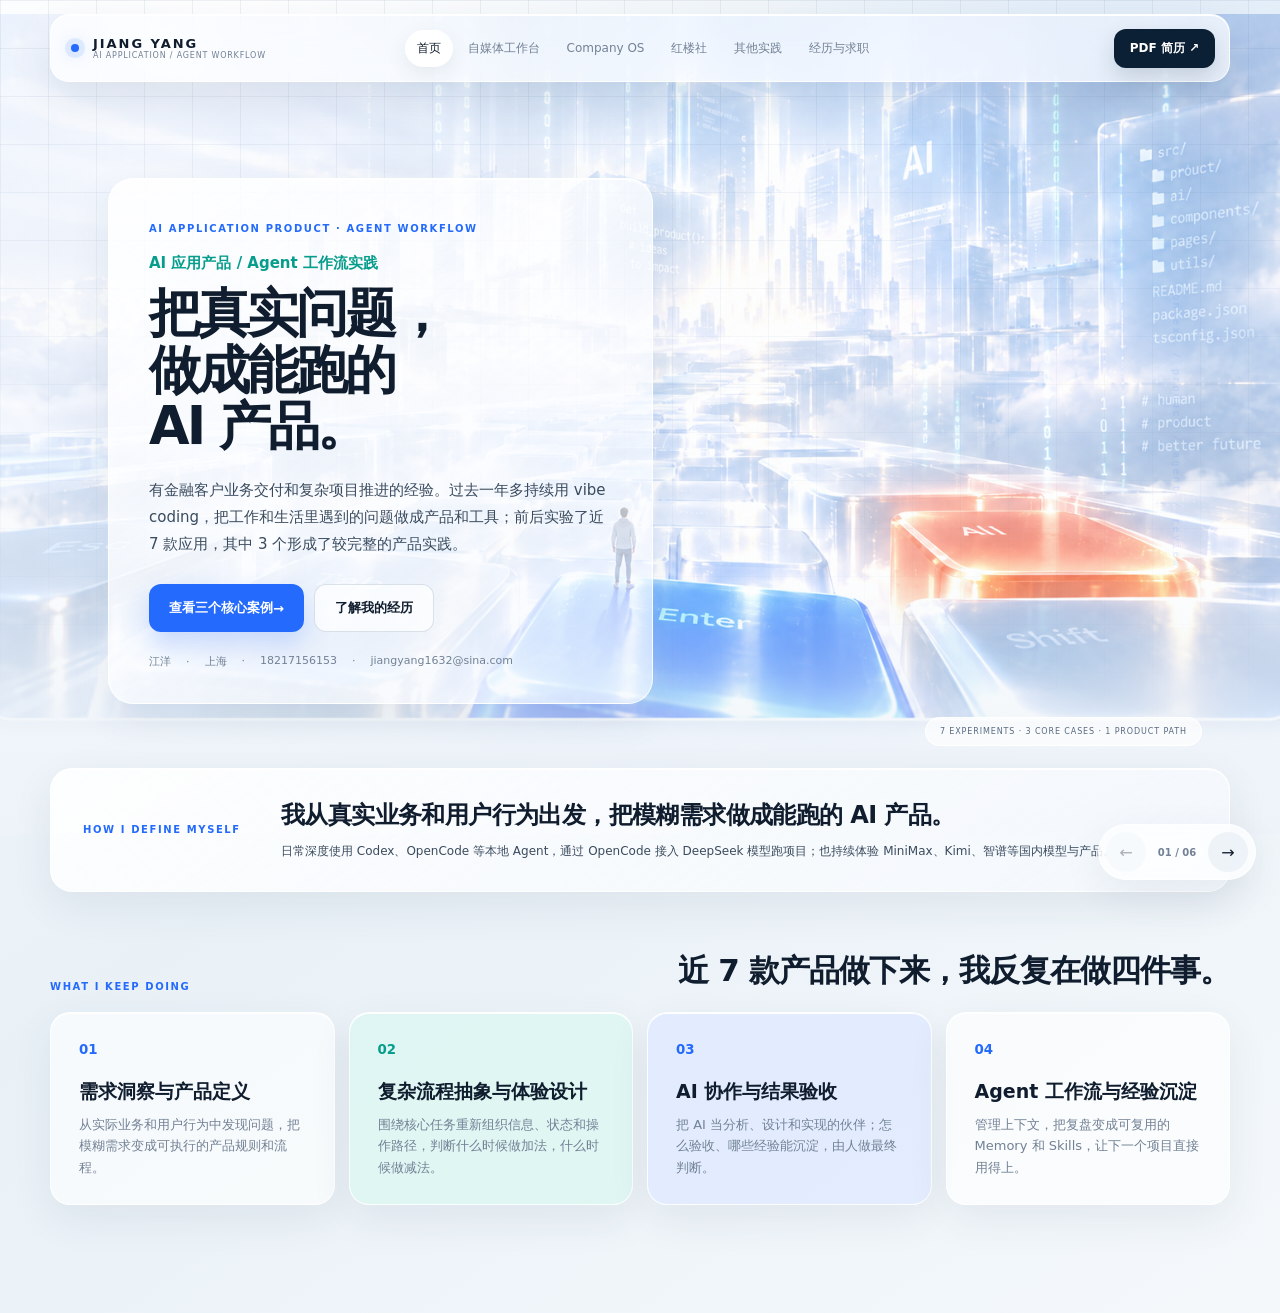
==== index.html @ e62a9fdc "Publish AI product portfolio" ====
<!doctype html>
<html lang="zh-CN">
<head>
  <meta charset="UTF-8">
  <meta name="viewport" content="width=device-width, initial-scale=1, viewport-fit=cover">
  <meta name="description" content="江洋｜AI应用产品与Agent工作流实践作品集">
  <title>江洋｜AI 应用产品实践</title>
  <link rel="icon" href="data:image/svg+xml,%3Csvg xmlns='http://www.w3.org/2000/svg' viewBox='0 0 64 64'%3E%3Ccircle cx='32' cy='32' r='24' fill='%2313a88b'/%3E%3C/svg%3E">
  <link rel="stylesheet" href="style.css">
  <script src="data.js" defer></script>
  <script src="app.js" defer></script>
</head>
<body>
  <a class="skip" href="#view">跳到主要内容</a>
  <header class="topbar">
    <a class="brand" href="#home" aria-label="返回首页">
      <span class="brand-node"></span>
      <strong>JIANG YANG</strong>
      <small>AI APPLICATION / AGENT WORKFLOW</small>
    </a>
    <button class="menu-button" id="menu-button" aria-expanded="false" aria-controls="main-nav">菜单</button>
    <nav id="main-nav" aria-label="主导航">
      <a href="#home">首页</a>
      <a href="#workflow">自媒体工作台</a>
      <a href="#company">Company OS</a>
      <a href="#honglou">红楼社</a>
      <a href="#method">其他实践</a>
      <a href="#experience">经历与求职</a>
    </nav>
    <a class="pdf-link" href="assets/resume.pdf" target="_blank">PDF 简历 ↗</a>
  </header>

  <main id="view" tabindex="-1"></main>

  <footer class="page-controls">
    <button id="prev" aria-label="上一页">←</button>
    <span id="page-position"></span>
    <button id="next" aria-label="下一页">→</button>
  </footer>

  <dialog id="image-dialog">
    <button id="dialog-close" aria-label="关闭图片">关闭 ×</button>
    <img id="dialog-image" alt="">
    <p id="dialog-caption"></p>
  </dialog>
</body>
</html>
---- style.css ----
:root {
  --bg: #edf3f8;
  --paper: rgba(255, 255, 255, .78);
  --paper-solid: #fff;
  --ink: #101d2e;
  --body: #3a4b5e;
  --muted: #728195;
  --border: rgba(127, 151, 178, .27);
  --grid: rgba(95, 126, 161, .10);
  --blue: #246bfd;
  --blue-soft: rgba(224, 235, 255, .82);
  --teal: #079d8c;
  --teal-soft: rgba(220, 246, 241, .78);
  --coral: #f06f5f;
  --navy: #0b2034;
  --shadow: 0 24px 70px rgba(35, 62, 91, .12);
  --shadow-soft: 0 14px 40px rgba(35, 62, 91, .08);
}

* { box-sizing: border-box; }
html { scroll-behavior: smooth; }
body {
  position: relative;
  isolation: isolate;
  margin: 0;
  min-width: 320px;
  color: var(--ink);
  background:
    radial-gradient(circle at 17% 2%, rgba(255,255,255,.94), transparent 35%),
    radial-gradient(circle at 88% 18%, rgba(139,185,255,.22), transparent 27%),
    linear-gradient(145deg, #f7fafc 0%, #e9f1f7 48%, #f4f8fb 100%);
  font-family: "PingFang SC", "Microsoft YaHei", system-ui, sans-serif;
  -webkit-font-smoothing: antialiased;
}
body.home-route::after {
  content: "";
  position: absolute;
  z-index: -2;
  inset: 0 0 auto;
  height: 820px;
  pointer-events: none;
  background-image:
    linear-gradient(to bottom, rgba(245,249,254,.06) 0%, rgba(244,249,255,.03) 68%, var(--bg) 100%),
    linear-gradient(90deg, rgba(245,249,254,.54) 0%, rgba(244,249,255,.08) 58%),
    url("assets/hero-code-world.png");
  background-position: center top, center top, center -40px;
  background-size: cover, cover, 108% auto;
  background-repeat: no-repeat;
}
body::before {
  content: "";
  position: fixed;
  inset: 0;
  z-index: -1;
  pointer-events: none;
  background-image:
    linear-gradient(var(--grid) 1px, transparent 1px),
    linear-gradient(90deg, var(--grid) 1px, transparent 1px);
  background-size: 48px 48px;
  mask-image: linear-gradient(to bottom, black, transparent 82%);
}
button, a { font: inherit; }
button { color: inherit; }
a { color: inherit; text-decoration: none; }
.skip { position: fixed; z-index: 99; left: 16px; top: -60px; padding: 10px 16px; color: white; background: var(--navy); }
.skip:focus { top: 12px; }

.glass-panel {
  border: 1px solid rgba(255,255,255,.88);
  background: linear-gradient(145deg, rgba(255,255,255,.88), rgba(247,250,255,.62));
  box-shadow: inset 0 1px 0 rgba(255,255,255,.9), var(--shadow-soft);
  backdrop-filter: blur(24px) saturate(118%);
  -webkit-backdrop-filter: blur(24px) saturate(118%);
}

.topbar {
  position: sticky;
  z-index: 20;
  top: 14px;
  width: min(1180px, calc(100% - 48px));
  height: 68px;
  margin: 14px auto 0;
  padding: 0 14px 0 20px;
  display: grid;
  grid-template-columns: minmax(210px, 1fr) auto minmax(118px, 1fr);
  align-items: center;
  gap: 20px;
  border: 1px solid rgba(255,255,255,.9);
  border-radius: 19px;
  background: rgba(255,255,255,.70);
  box-shadow: 0 16px 44px rgba(35,62,91,.10), inset 0 1px 0 white;
  backdrop-filter: blur(22px) saturate(120%);
}
.brand { display: grid; grid-template-columns: 12px auto; column-gap: 10px; align-items: center; width: max-content; }
.brand-node { grid-row: 1 / 3; width: 8px; height: 8px; border-radius: 50%; background: var(--blue); box-shadow: 0 0 0 6px rgba(36,107,253,.10), 0 0 18px rgba(36,107,253,.45); }
.brand strong { font-size: 13px; letter-spacing: .15em; }
.brand small { color: var(--muted); font-size: 8px; letter-spacing: .10em; }
#main-nav { display: flex; align-items: center; gap: 3px; }
#main-nav a { padding: 10px 12px; border-radius: 99px; color: var(--muted); font-size: 12px; white-space: nowrap; transition: .2s ease; }
#main-nav a:hover, #main-nav a[aria-current] { color: var(--ink); background: rgba(255,255,255,.92); box-shadow: 0 7px 20px rgba(28,53,78,.08); }
.pdf-link { justify-self: end; padding: 11px 16px; border-radius: 12px; color: white; background: var(--navy); box-shadow: 0 10px 22px rgba(11,32,52,.15); font-size: 12px; font-weight: 800; }
.menu-button { display: none; }

#view { min-height: calc(100vh - 96px); }
.route-page { position: relative; width: min(1180px, calc(100% - 48px)); min-height: calc(100vh - 96px); margin: 0 auto; padding: 34px 0 108px; animation: enter .42s ease both; }
.route-page::before { content: "context / product / agent / review"; position: absolute; z-index: -1; right: -86px; top: 340px; color: rgba(36,107,253,.085); font: 800 10px/1 ui-monospace, SFMono-Regular, Menlo, monospace; letter-spacing: .23em; transform: rotate(90deg); pointer-events: none; }
@keyframes enter { from { opacity: 0; transform: translateY(10px); } }
.eyebrow { color: var(--blue); font-size: 10px; font-weight: 900; letter-spacing: .16em; text-transform: uppercase; }
.primary, .secondary { display: inline-flex; align-items: center; justify-content: center; min-height: 48px; padding: 0 20px; border-radius: 12px; font-size: 13px; font-weight: 800; transition: .2s ease; }
.primary { color: white; background: var(--blue); box-shadow: 0 12px 28px rgba(36,107,253,.22); }
.primary:hover { transform: translateY(-2px); box-shadow: 0 16px 34px rgba(36,107,253,.28); }
.secondary { background: rgba(255,255,255,.72); border: 1px solid rgba(129,151,175,.28); }

/* 首页 */
.home-page { padding-top: 26px; }
.hero-stage {
  position: relative;
  min-height: 660px;
  padding: 70px 58px 54px;
  overflow: hidden;
  border: 0;
  border-radius: 0;
  background: transparent;
  box-shadow: none;
}
.hero-stage::after { content: none; }
.hero-panel { position: relative; z-index: 2; width: min(545px, 58%); padding: 38px 40px 34px; border-radius: 25px; }
.hero-panel .role { margin: 18px 0 12px; color: var(--teal); font-size: 15px; font-weight: 800; }
.hero-panel h1 { margin: 0; font-size: clamp(43px, 4.1vw, 62px); line-height: 1.08; letter-spacing: -.055em; }
.hero-intro { max-width: 560px; margin: 22px 0 0; color: var(--body); font-size: 15px; line-height: 1.8; }
.hero-actions { display: flex; gap: 10px; margin-top: 26px; }
.contact-line { display: flex; flex-wrap: wrap; gap: 8px 15px; margin-top: 22px; color: var(--muted); font-size: 11px; }
.contact-line span + span::before { content: "·"; margin-right: 15px; }
.case-dock { position: absolute; z-index: 3; left: 58px; bottom: 22px; width: min(505px, 54%); display: grid; grid-template-columns: repeat(3, 1fr); gap: 5px; padding: 6px; border: 1px solid rgba(255,255,255,.9); border-radius: 16px; background: rgba(247,251,255,.74); box-shadow: 0 14px 40px rgba(28,55,86,.12); backdrop-filter: blur(20px); }
.case-dock a { display: grid; gap: 6px; min-width: 0; padding: 11px 13px; border-radius: 11px; transition: .2s ease; }
.case-dock a:hover { background: white; transform: translateY(-2px); }
.case-dock small { color: var(--teal); font-size: 9px; font-weight: 900; }
.case-dock a:last-child small { color: var(--coral); }
.case-dock strong { overflow: hidden; font-size: 13px; text-overflow: ellipsis; white-space: nowrap; }
.hero-mark { position: absolute; z-index: 2; right: 28px; bottom: 22px; padding: 9px 14px; border: 1px solid rgba(255,255,255,.9); border-radius: 99px; color: #586b80; background: rgba(255,255,255,.66); backdrop-filter: blur(12px); font-size: 8px; letter-spacing: .11em; }
.value-heading { display: flex; align-items: end; justify-content: space-between; gap: 30px; margin: 58px 0 20px; }
.value-heading h2 { max-width: 720px; margin: 0; font-size: 31px; letter-spacing: -.03em; }
.value-strip { display: grid; grid-template-columns: repeat(3, 1fr); gap: 14px; }
.value-strip.four-up { grid-template-columns: repeat(4, 1fr); }
.value-strip article, .method-grid article { min-height: 165px; padding: 26px 28px; border: 1px solid rgba(255,255,255,.84); border-radius: 20px; background: rgba(255,255,255,.62); box-shadow: inset 0 1px 0 white, var(--shadow-soft); backdrop-filter: blur(18px); }
.value-strip article:nth-child(2), .method-grid article:nth-child(2) { background: var(--teal-soft); }
.value-strip article:nth-child(3), .method-grid article:nth-child(4) { background: var(--blue-soft); }
.value-strip small, .method-grid small { color: var(--blue); font-weight: 900; }
.value-strip article:nth-child(2) small, .method-grid article:nth-child(2) small { color: var(--teal); }
.value-strip h3, .method-grid h3 { margin: 21px 0 9px; font-size: 19px; }
.value-strip p, .method-grid p { margin: 0; color: var(--muted); font-size: 13px; line-height: 1.65; }
.profile-bridge { display: grid; grid-template-columns: 170px minmax(0,1fr); gap: 8px 28px; align-items: start; margin-top: 0; padding: 29px 32px; border-radius: 22px; }
.profile-bridge .eyebrow { grid-row: 1 / 3; align-self: center; }
.profile-bridge h2 { margin: 0; font-size: 24px; line-height: 1.45; letter-spacing: -.025em; white-space: nowrap; }
.profile-bridge p { grid-column: 2; margin: 0; color: var(--body); font-size: 12px; line-height: 1.75; }

/* 案例 */
.case-heading, .page-heading { display: flex; align-items: flex-start; justify-content: space-between; gap: 30px; padding: 30px 34px; border-radius: 24px; }
.case-heading h1, .page-heading h1 { margin: 12px 0 8px; font-size: clamp(42px, 5vw, 66px); line-height: 1.08; letter-spacing: -.045em; }
.case-heading p, .page-heading p { max-width: 780px; margin: 0; color: var(--teal); font-size: 15px; font-weight: 800; }
.status { padding: 9px 13px; border: 1px solid rgba(36,107,253,.16); border-radius: 99px; color: var(--blue); background: rgba(231,239,255,.72); font-size: 11px; font-weight: 800; white-space: nowrap; }
.case-actions { display: flex; flex-direction: column; align-items: flex-end; gap: 9px; }
.case-live { padding: 10px 14px; border-radius: 11px; color: white; background: var(--navy); font-size: 11px; font-weight: 800; box-shadow: 0 10px 22px rgba(11,32,52,.14); white-space: nowrap; }
.case-signal { position: absolute; z-index: -1; top: 112px; right: -14px; display: grid; gap: 8px; color: rgba(36,107,253,.095); font: 800 9px/1 ui-monospace, SFMono-Regular, Menlo, monospace; letter-spacing: .16em; text-transform: uppercase; pointer-events: none; }
blockquote { max-width: 990px; margin: 38px 0 30px; color: var(--navy); font-size: clamp(25px, 3.2vw, 42px); font-weight: 900; line-height: 1.3; letter-spacing: -.035em; }
.case-tabs { display: inline-grid; grid-template-columns: repeat(3, auto); gap: 6px; margin-bottom: 24px; padding: 6px; border: 1px solid rgba(255,255,255,.9); border-radius: 99px; background: rgba(255,255,255,.58); box-shadow: var(--shadow-soft); backdrop-filter: blur(18px); }
.case-tabs button { border: 0; border-radius: 99px; padding: 11px 18px; color: var(--muted); background: transparent; cursor: pointer; }
.case-tabs button[aria-selected="true"] { color: white; background: var(--navy); box-shadow: 0 8px 18px rgba(11,32,52,.16); }
.case-panel { animation: enter .28s ease both; }
.overview-grid { display: grid; grid-template-columns: .92fr 1.08fr; gap: 22px; align-items: stretch; }
.problem-card { min-height: 480px; padding: 36px; border-radius: 24px; }
.problem-card h2 { margin: 15px 0 22px; font-size: clamp(27px, 3vw, 40px); line-height: 1.28; letter-spacing: -.03em; }
.case-background { margin: 0; color: var(--body); font-size: 15px; line-height: 1.8; }
.problem-card ul { display: grid; gap: 12px; margin: 25px 0 0; padding: 0; list-style: none; }
.problem-card li { position: relative; padding-left: 20px; color: var(--body); font-size: 13px; line-height: 1.65; }
.problem-card li::before { content: ""; position: absolute; left: 0; top: .58em; width: 7px; height: 7px; border-radius: 50%; background: var(--teal); box-shadow: 0 0 0 5px rgba(7,157,140,.09); }
.product-shot { min-width: 0; margin: 0; }
.product-shot figcaption { display: grid; gap: 5px; min-height: 64px; padding: 2px 4px 12px; }
.product-shot figcaption strong { font-size: 16px; }
.product-shot figcaption span { color: var(--muted); font-size: 12px; line-height: 1.55; }
.shot-frame { display: block; width: 100%; padding: 14px; overflow: hidden; border: 1px solid rgba(137,157,177,.28); border-radius: 22px; background: rgba(255,255,255,.74); box-shadow: inset 0 1px 0 white, var(--shadow-soft); cursor: zoom-in; }
.shot-frame img { display: block; width: 100%; aspect-ratio: 16 / 10; border-radius: 12px; object-fit: cover; background: #edf2f5; }
.hero-shot { display: grid; grid-template-rows: auto 1fr; }
.hero-shot .shot-frame { height: 100%; }
.hero-shot .shot-frame img { height: 100%; min-height: 390px; }
.flow-row { display: grid; grid-template-columns: 112px 1fr; gap: 18px; align-items: center; margin-top: 22px; padding: 22px; border-radius: 20px; }
.flow-row > span { color: var(--muted); font-size: 12px; font-weight: 900; }
.flow-row > div { display: flex; align-items: center; min-width: 0; }
.flow-row b { flex: 1 1 0; min-width: 74px; padding: 13px 10px; border: 1px solid rgba(137,157,177,.25); border-radius: 12px; background: rgba(255,255,255,.72); text-align: center; font-size: 12px; }
.flow-row i { flex: 0 0 22px; color: var(--teal); text-align: center; font-style: normal; }
.core-conclusion { display: grid; grid-template-columns: 120px 1fr; gap: 18px; align-items: center; margin-top: 18px; padding: 27px 30px; border-radius: 21px; color: white; background: linear-gradient(120deg, var(--navy), #123a5e); box-shadow: 0 18px 48px rgba(11,32,52,.17); }
.core-conclusion span { color: #65d6c6; font-size: 11px; font-weight: 900; letter-spacing: .08em; }
.core-conclusion strong { font-size: clamp(18px, 2vw, 25px); line-height: 1.55; }
.judgment-lead { padding: 38px; border-radius: 24px; }
.judgment-lead h2 { max-width: 980px; margin: 15px 0 18px; font-size: clamp(30px, 4vw, 50px); line-height: 1.25; letter-spacing: -.035em; }
.judgment-lead p { max-width: 850px; margin: 0; color: var(--teal); font-size: 15px; font-weight: 800; line-height: 1.75; }
.choice-grid { display: grid; grid-template-columns: repeat(auto-fit, minmax(230px, 1fr)); gap: 15px; margin-top: 18px; }
.choice-grid article { min-height: 220px; padding: 29px; border: 1px solid rgba(255,255,255,.86); border-radius: 21px; background: rgba(255,255,255,.64); box-shadow: var(--shadow-soft); backdrop-filter: blur(18px); transition: .2s ease; }
.choice-grid article:hover, .choice-grid article:focus { transform: translateY(-4px); outline: none; background: rgba(255,255,255,.88); }
.choice-grid small { color: var(--blue); font-weight: 900; }
.choice-grid article:nth-child(2) small { color: var(--teal); }
.choice-grid article:nth-child(3) small { color: var(--coral); }
.choice-grid h3 { margin: 28px 0 12px; font-size: 21px; }
.choice-grid p { margin: 0; color: var(--body); font-size: 13px; line-height: 1.75; }
.measure-block { display: grid; grid-template-columns: minmax(280px,.8fr) minmax(0,1.2fr); gap: 30px; align-items: center; margin-top: 18px; padding: 25px 28px; border-radius: 20px; }
.measure-block h3 { margin: 10px 0 0; font-size: 20px; line-height: 1.45; }
.measure-block ul { display: grid; grid-template-columns: 1fr 1fr; gap: 8px; margin: 0; padding: 0; list-style: none; }
.measure-block li { padding: 12px 14px; border: 1px solid var(--border); border-radius: 12px; color: var(--body); background: rgba(255,255,255,.58); font-size: 12px; }
.proof-summary { display: grid; grid-template-columns: .85fr .85fr 1.3fr; gap: 14px; }
.proof-summary article { min-height: 160px; padding: 27px; border: 1px solid rgba(255,255,255,.86); border-radius: 20px; background: rgba(255,255,255,.66); box-shadow: var(--shadow-soft); backdrop-filter: blur(18px); }
.proof-summary article:last-child { color: white; background: linear-gradient(135deg, var(--navy), #123a5e); border-color: transparent; }
.proof-summary span { color: var(--teal); font-size: 11px; font-weight: 900; }
.proof-summary p { margin: 17px 0 0; color: inherit; font-size: 13px; line-height: 1.75; }
.evidence-boundary { display: grid; grid-template-columns: 115px 1fr; gap: 22px; align-items: center; margin-top: 15px; padding: 22px 26px; border-radius: 18px; }
.evidence-boundary span { color: var(--coral); font-size: 11px; font-weight: 900; }
.evidence-boundary p { margin: 0; color: var(--body); font-size: 13px; line-height: 1.7; }
.evidence-gallery { display: grid; grid-template-columns: repeat(2, minmax(0, 1fr)); gap: 25px 18px; margin-top: 32px; }
.evidence-gallery .product-shot figcaption { min-height: 76px; }

/* 方法与经历 */
.page-heading { display: block; }
.page-heading p { line-height: 1.7; }
.experience-heading .experience-dream { max-width: none; margin: 18px 0 8px; color: var(--ink); font-size: 20px; font-weight: 900; line-height: 1.5; }
.practice-feature { display: grid; grid-template-columns: .92fr 1.08fr; gap: 22px; align-items: stretch; margin-top: 28px; }
.practice-feature > article { padding: 34px; border-radius: 23px; }
.practice-feature h2 { margin: 15px 0 0; font-size: 42px; }
.practice-feature h3 { margin: 15px 0; font-size: 20px; line-height: 1.5; }
.practice-feature p { color: var(--body); font-size: 14px; line-height: 1.8; }
.practice-feature article > strong { display: block; margin-top: 22px; padding-top: 18px; border-top: 1px solid var(--border); color: var(--teal); font-size: 13px; line-height: 1.7; }
.practice-feature article blockquote { margin: 22px 0; font-size: 20px; line-height: 1.45; }
.harness-feature { display: grid; grid-template-columns: minmax(260px,.75fr) minmax(0,1.25fr); gap: 46px; margin-top: 22px; padding: 34px; border-radius: 23px; }
.harness-feature h2 { margin: 13px 0 0; font-size: 31px; }
.harness-feature h3 { margin: 0 0 12px; font-size: 22px; line-height: 1.45; }
.harness-feature p { margin: 0; color: var(--body); font-size: 13px; line-height: 1.8; }
.harness-feature strong { display: block; margin-top: 18px; color: var(--blue); font-size: 13px; line-height: 1.7; }
.method-heading { margin: 46px 0 18px; }
.method-heading h2 { margin: 10px 0 0; font-size: 31px; }
.method-grid { display: grid; grid-template-columns: repeat(4, 1fr); gap: 13px; }
.method-grid article { min-height: 190px; }
.current-role, .fit-block { margin-top: 28px; padding: 32px 35px; border-radius: 23px; color: white; background: linear-gradient(130deg, var(--navy), #123b5c); box-shadow: 0 20px 52px rgba(11,32,52,.16); }
.current-role > span, .fit-block > span { color: #62d4c3; font-size: 11px; font-weight: 900; }
.current-role h2, .fit-block h2 { margin: 13px 0 11px; font-size: 28px; }
.current-role h3 { max-width: 900px; margin: 0 0 12px; color: white; font-size: 15px; line-height: 1.65; }
.current-role p, .fit-block p { max-width: 920px; margin: 0; color: #d4e0e8; font-size: 14px; line-height: 1.75; }
.experience-section { margin-top: 45px; }
.section-label { display: flex; align-items: center; gap: 16px; margin-bottom: 18px; }
.section-label span { color: var(--blue); font-size: 12px; font-weight: 900; }
.section-label h2 { margin: 0; font-size: 26px; }
.finance-projects { display: grid; grid-template-columns: repeat(3, 1fr); gap: 14px; }
.finance-projects article, .career-timeline article, .role-evolution article { padding: 25px; border: 1px solid rgba(255,255,255,.86); border-radius: 19px; background: rgba(255,255,255,.64); box-shadow: var(--shadow-soft); backdrop-filter: blur(18px); }
.finance-projects small, .career-timeline small, .role-evolution small { color: var(--teal); font-size: 10px; font-weight: 900; }
.finance-projects h3, .career-timeline h3, .role-evolution h3 { margin: 18px 0 9px; font-size: 18px; }
.finance-projects p, .career-timeline p, .role-evolution p { margin: 0; color: var(--muted); font-size: 12px; line-height: 1.65; }
.role-evolution { display: grid; grid-template-columns: repeat(5, 1fr); gap: 10px; }
.role-evolution article { position: relative; min-height: 175px; }
.role-evolution article:last-child { background: var(--blue-soft); }
.experience-quote { max-width: none; margin: 14px 0 0; padding: 25px 29px; border-radius: 18px; color: var(--ink); background: var(--teal-soft); font-size: 19px; }
.career-timeline { display: grid; grid-template-columns: 1fr 1fr; gap: 14px; }
.career-timeline article { min-height: 175px; }
.career-timeline .gap-card { background: rgba(226,238,255,.72); }
.education-grid { display: grid; grid-template-columns: 1fr 1fr; gap: 14px; }
.education-grid article { padding: 27px; border-radius: 20px; }
.education-grid small { color: var(--teal); font-size: 10px; font-weight: 900; }
.education-grid h3 { margin: 17px 0 9px; font-size: 18px; }
.education-grid p { margin: 0; color: var(--muted); font-size: 12px; line-height: 1.7; }
.fit-block { margin-top: 46px; }
.fit-block blockquote { max-width: 960px; margin: 25px 0 0; padding-top: 23px; border-top: 1px solid rgba(255,255,255,.14); color: white; font-size: 18px; line-height: 1.6; }
.fit-block > div { display: flex; flex-wrap: wrap; gap: 9px; margin-top: 23px; }
.fit-block > div > * { padding: 9px 12px; border-radius: 99px; color: white; background: rgba(255,255,255,.10); font-size: 11px; }

.page-controls { position: fixed; z-index: 18; right: 24px; bottom: 20px; display: grid; grid-template-columns: 40px auto 40px; align-items: center; gap: 8px; padding: 7px; border: 1px solid rgba(255,255,255,.88); border-radius: 99px; background: rgba(255,255,255,.72); box-shadow: var(--shadow-soft); backdrop-filter: blur(18px); }
.page-controls button { width: 40px; height: 40px; border: 0; border-radius: 50%; background: rgba(234,241,247,.8); cursor: pointer; }
.page-controls button:disabled { opacity: .35; cursor: default; }
.page-controls span { min-width: 46px; color: var(--muted); text-align: center; font-size: 10px; font-weight: 900; }
dialog { width: min(1180px, calc(100% - 32px)); padding: 18px; border: 1px solid rgba(255,255,255,.8); border-radius: 22px; background: rgba(249,252,255,.90); box-shadow: 0 25px 100px rgba(6,24,40,.28); backdrop-filter: blur(20px); }
dialog::backdrop { background: rgba(7,22,36,.62); backdrop-filter: blur(8px); }
dialog img { display: block; max-width: 100%; max-height: 78vh; margin: 0 auto; border-radius: 12px; }
dialog p { margin: 14px 0 0; color: var(--body); text-align: center; }
#dialog-close { display: block; margin: 0 0 12px auto; padding: 8px 11px; border: 0; border-radius: 9px; background: rgba(225,234,242,.85); cursor: pointer; }

@media (max-width: 980px) {
  .topbar { grid-template-columns: 1fr auto auto; }
  .menu-button { display: block; padding: 9px 12px; border: 1px solid var(--border); border-radius: 10px; background: rgba(255,255,255,.78); }
  #main-nav { position: fixed; left: 20px; right: 20px; top: 88px; display: none; padding: 12px; flex-direction: column; align-items: stretch; border: 1px solid rgba(255,255,255,.9); border-radius: 17px; background: rgba(255,255,255,.94); box-shadow: var(--shadow); backdrop-filter: blur(20px); }
  #main-nav.open { display: flex; }
  #main-nav a { padding: 13px 15px; }
  .hero-stage { min-height: 660px; padding: 52px 38px; }
  .hero-panel { width: 70%; }
  .case-dock { left: 38px; width: 62%; }
  .overview-grid, .practice-feature, .harness-feature { grid-template-columns: 1fr; }
  .problem-card { min-height: auto; }
  .hero-shot .shot-frame img { min-height: 0; }
  .method-grid { grid-template-columns: 1fr 1fr; }
  .value-strip.four-up { grid-template-columns: 1fr 1fr; }
  .profile-bridge { grid-template-columns: 1fr; }
  .profile-bridge .eyebrow, .profile-bridge h2, .profile-bridge p { grid-column: 1; grid-row: auto; }
  .profile-bridge h2 { white-space: normal; }
  .role-evolution { grid-template-columns: 1fr 1fr; }
  .proof-summary { grid-template-columns: 1fr; }
}

@media (max-width: 640px) {
  body.home-route::after { height: 820px; background-position: center top, center top, 59% top; background-size: cover, cover, auto 820px; }
  body::before { background-size: 34px 34px; }
  .topbar { top: 8px; width: calc(100% - 24px); height: 58px; margin-top: 8px; padding-inline: 14px 9px; grid-template-columns: 1fr auto; gap: 8px; border-radius: 15px; }
  .brand small, .pdf-link { display: none; }
  .menu-button { grid-column: 2; }
  #main-nav { left: 10px; right: 10px; top: 75px; }
  #view { min-height: calc(100vh - 74px); }
  .route-page { width: calc(100% - 24px); min-height: calc(100vh - 74px); padding: 20px 0 90px; }
  .case-signal { right: 0; }
  .hero-stage { min-height: 650px; padding: 22px 16px 24px; border-radius: 0; }
  .hero-stage::before { content: ""; position: absolute; inset: 0; background: linear-gradient(to bottom, rgba(246,250,255,.1), rgba(246,250,255,.52)); }
  .hero-panel { width: 100%; padding: 26px 24px 24px; border-radius: 19px; }
  .hero-panel h1 { font-size: 38px; line-height: 1.12; }
  .hero-panel .role { font-size: 13px; }
  .hero-intro { margin-top: 17px; font-size: 13px; line-height: 1.7; }
  .hero-actions { display: grid; margin-top: 20px; }
  .contact-line { display: none; }
  .case-dock { left: 16px; right: 16px; bottom: 22px; width: auto; grid-template-columns: 1fr; gap: 2px; padding: 7px; }
  .case-dock a { display: flex; align-items: center; justify-content: space-between; padding: 11px 13px; }
  .case-dock strong { font-size: 12px; }
  .hero-mark { display: none; }
  .value-heading { display: block; margin: 38px 0 16px; }
  .value-heading h2 { margin-top: 10px; font-size: 25px; }
  .value-strip { grid-template-columns: 1fr; }
  .value-strip article { min-height: 130px; }
  .case-heading, .page-heading { display: grid; padding: 24px; border-radius: 19px; }
  .case-actions { align-items: flex-start; }
  .case-heading h1, .page-heading h1 { font-size: 39px; }
  .status { width: max-content; }
  blockquote { margin: 28px 0 22px; font-size: 27px; }
  .case-tabs { position: sticky; z-index: 8; top: 76px; display: grid; grid-template-columns: repeat(3, minmax(0,1fr)); width: 100%; padding: 5px; border-radius: 15px; }
  .case-tabs button { min-width: 0; padding: 10px 4px; font-size: 10px; white-space: nowrap; }
  .problem-card { padding: 25px 23px; border-radius: 19px; }
  .problem-card h2 { font-size: 28px; }
  .case-background { font-size: 14px; }
  .product-shot figcaption { min-height: auto; padding: 18px 4px 11px; }
  .product-shot figcaption strong { font-size: 15px; }
  .shot-frame { padding: 9px; border-radius: 16px; }
  .shot-frame img { border-radius: 9px; }
  .flow-row { grid-template-columns: 1fr; padding: 18px; overflow: hidden; }
  .flow-row > div { overflow-x: auto; padding-bottom: 5px; }
  .flow-row b { flex: 0 0 78px; font-size: 11px; }
  .core-conclusion { grid-template-columns: 1fr; padding: 24px; }
  .core-conclusion strong { font-size: 19px; }
  .judgment-lead { padding: 25px 23px; }
  .judgment-lead h2 { font-size: 29px; }
  .choice-grid, .evidence-gallery { grid-template-columns: 1fr; }
  .choice-grid article { min-height: 170px; }
  .measure-block, .evidence-boundary, .profile-bridge { grid-template-columns: 1fr; gap: 12px; }
  .measure-block ul { grid-template-columns: 1fr; }
  .proof-summary article { min-height: auto; }
  .page-heading p { font-size: 14px; }
  .practice-feature > article, .harness-feature { padding: 24px; }
  .method-heading h2 { font-size: 26px; }
  .method-grid, .finance-projects, .role-evolution, .career-timeline, .education-grid, .value-strip.four-up { grid-template-columns: 1fr; }
  .method-grid article, .finance-projects article, .role-evolution article, .career-timeline article { min-height: auto; }
  .current-role, .fit-block { padding: 25px; }
  .current-role h2, .fit-block h2 { font-size: 23px; }
  .section-label h2 { font-size: 21px; }
  .experience-quote { padding: 21px; font-size: 18px; }
  .page-controls { display: none; }
}

@media (prefers-reduced-motion: reduce) {
  * { scroll-behavior: auto !important; animation: none !important; transition: none !important; }
}
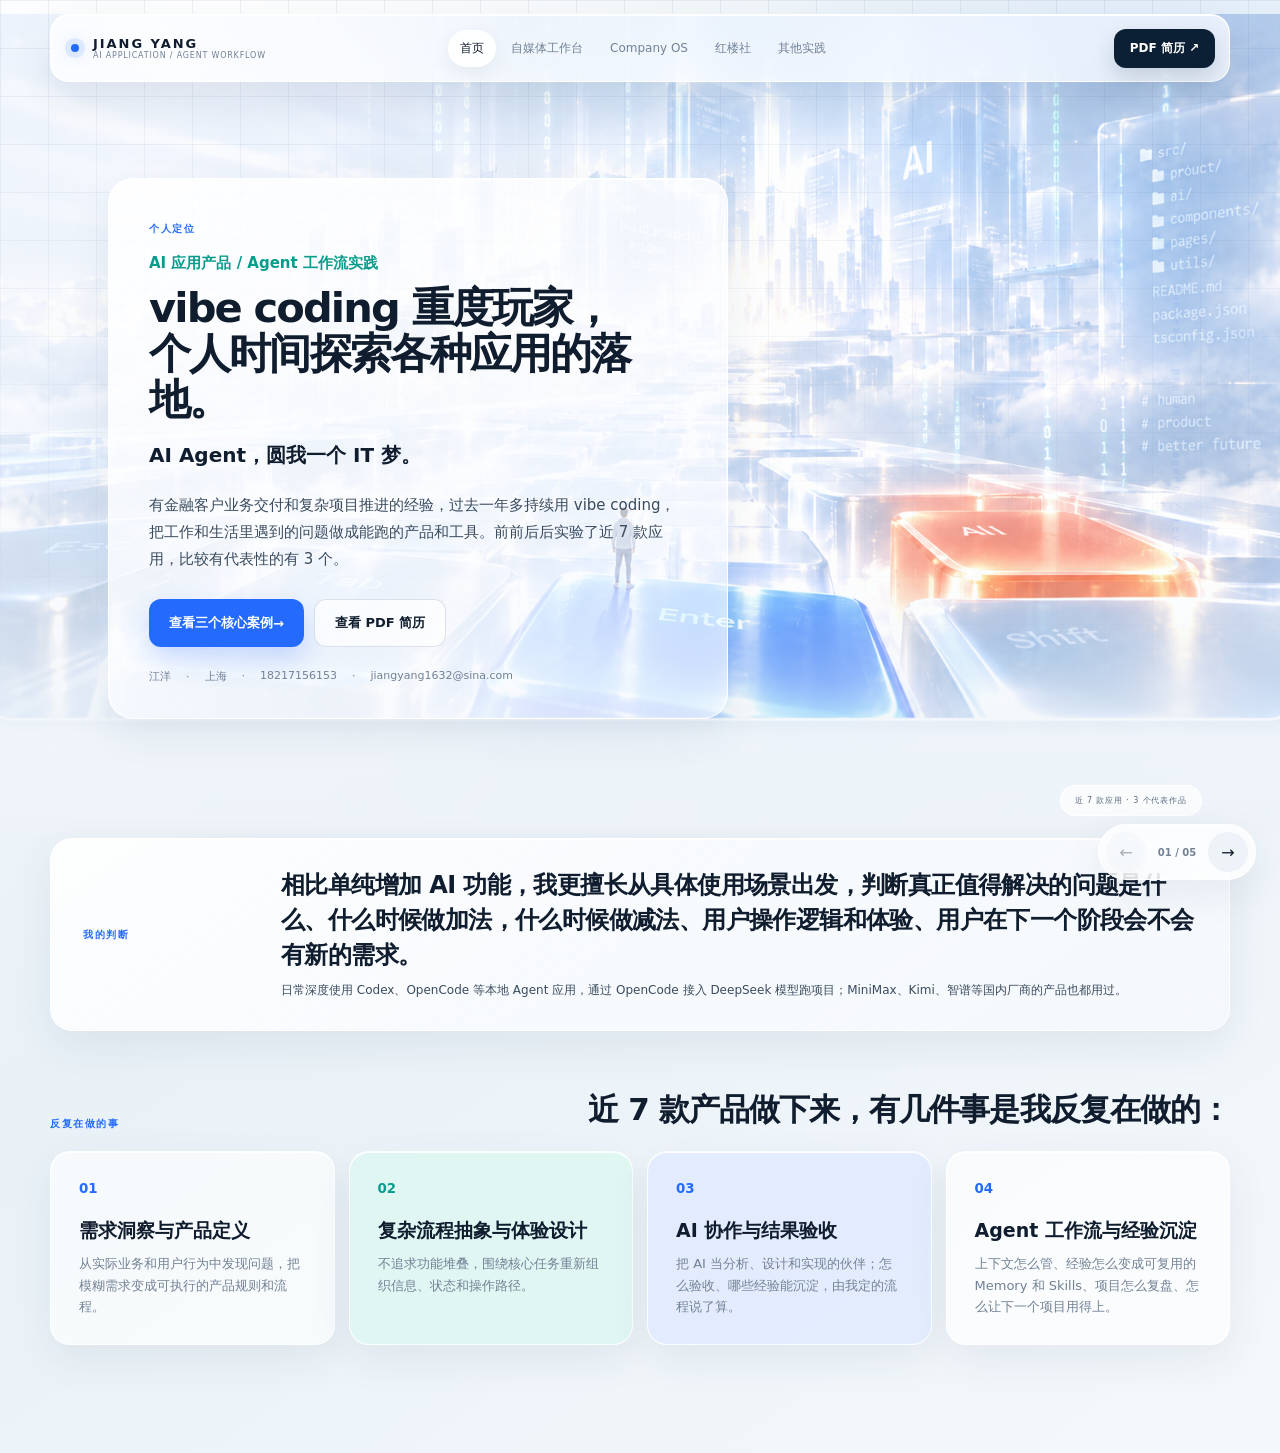
==== commit 26c0d67c: "Rebuild resume from source and update portfolio" ====
--- a/index.html
+++ b/index.html
@@ -25,7 +25,6 @@
       <a href="#company">Company OS</a>
       <a href="#honglou">红楼社</a>
       <a href="#method">其他实践</a>
-      <a href="#experience">经历与求职</a>
     </nav>
     <a class="pdf-link" href="assets/resume.pdf" target="_blank">PDF 简历 ↗</a>
   </header>
--- a/style.css
+++ b/style.css
@@ -115,7 +115,7 @@
 .home-page { padding-top: 26px; }
 .hero-stage {
   position: relative;
-  min-height: 660px;
+  min-height: 730px;
   padding: 70px 58px 54px;
   overflow: hidden;
   border: 0;
@@ -124,9 +124,11 @@
   box-shadow: none;
 }
 .hero-stage::after { content: none; }
-.hero-panel { position: relative; z-index: 2; width: min(545px, 58%); padding: 38px 40px 34px; border-radius: 25px; }
+.hero-panel { position: relative; z-index: 2; width: min(620px, 64%); padding: 38px 40px 34px; border-radius: 25px; }
 .hero-panel .role { margin: 18px 0 12px; color: var(--teal); font-size: 15px; font-weight: 800; }
-.hero-panel h1 { margin: 0; font-size: clamp(43px, 4.1vw, 62px); line-height: 1.08; letter-spacing: -.055em; }
+.hero-panel h1 { margin: 0; font-size: clamp(38px, 3.25vw, 48px); line-height: 1.11; letter-spacing: -.045em; }
+.mobile-break { display: none; }
+.hero-panel .experience-dream { margin: 18px 0 0; color: var(--ink); font-size: 20px; font-weight: 900; line-height: 1.45; }
 .hero-intro { max-width: 560px; margin: 22px 0 0; color: var(--body); font-size: 15px; line-height: 1.8; }
 .hero-actions { display: flex; gap: 10px; margin-top: 26px; }
 .contact-line { display: flex; flex-wrap: wrap; gap: 8px 15px; margin-top: 22px; color: var(--muted); font-size: 11px; }
@@ -151,7 +153,7 @@
 .value-strip p, .method-grid p { margin: 0; color: var(--muted); font-size: 13px; line-height: 1.65; }
 .profile-bridge { display: grid; grid-template-columns: 170px minmax(0,1fr); gap: 8px 28px; align-items: start; margin-top: 0; padding: 29px 32px; border-radius: 22px; }
 .profile-bridge .eyebrow { grid-row: 1 / 3; align-self: center; }
-.profile-bridge h2 { margin: 0; font-size: 24px; line-height: 1.45; letter-spacing: -.025em; white-space: nowrap; }
+.profile-bridge h2 { margin: 0; font-size: 24px; line-height: 1.45; letter-spacing: -.025em; }
 .profile-bridge p { grid-column: 2; margin: 0; color: var(--body); font-size: 12px; line-height: 1.75; }
 
 /* 案例 */
@@ -228,6 +230,7 @@
 .practice-feature p { color: var(--body); font-size: 14px; line-height: 1.8; }
 .practice-feature article > strong { display: block; margin-top: 22px; padding-top: 18px; border-top: 1px solid var(--border); color: var(--teal); font-size: 13px; line-height: 1.7; }
 .practice-feature article blockquote { margin: 22px 0; font-size: 20px; line-height: 1.45; }
+.practice-link { display: inline-flex; margin-top: 2px; }
 .harness-feature { display: grid; grid-template-columns: minmax(260px,.75fr) minmax(0,1.25fr); gap: 46px; margin-top: 22px; padding: 34px; border-radius: 23px; }
 .harness-feature h2 { margin: 13px 0 0; font-size: 31px; }
 .harness-feature h3 { margin: 0 0 12px; font-size: 22px; line-height: 1.45; }
@@ -309,10 +312,12 @@
   #view { min-height: calc(100vh - 74px); }
   .route-page { width: calc(100% - 24px); min-height: calc(100vh - 74px); padding: 20px 0 90px; }
   .case-signal { right: 0; }
-  .hero-stage { min-height: 650px; padding: 22px 16px 24px; border-radius: 0; }
+  .hero-stage { min-height: 760px; padding: 22px 16px 24px; border-radius: 0; }
   .hero-stage::before { content: ""; position: absolute; inset: 0; background: linear-gradient(to bottom, rgba(246,250,255,.1), rgba(246,250,255,.52)); }
   .hero-panel { width: 100%; padding: 26px 24px 24px; border-radius: 19px; }
-  .hero-panel h1 { font-size: 38px; line-height: 1.12; }
+  .hero-panel h1 { font-size: 34px; line-height: 1.15; }
+  .mobile-break { display: block; }
+  .hero-panel .experience-dream { margin-top: 14px; font-size: 17px; }
   .hero-panel .role { font-size: 13px; }
   .hero-intro { margin-top: 17px; font-size: 13px; line-height: 1.7; }
   .hero-actions { display: grid; margin-top: 20px; }
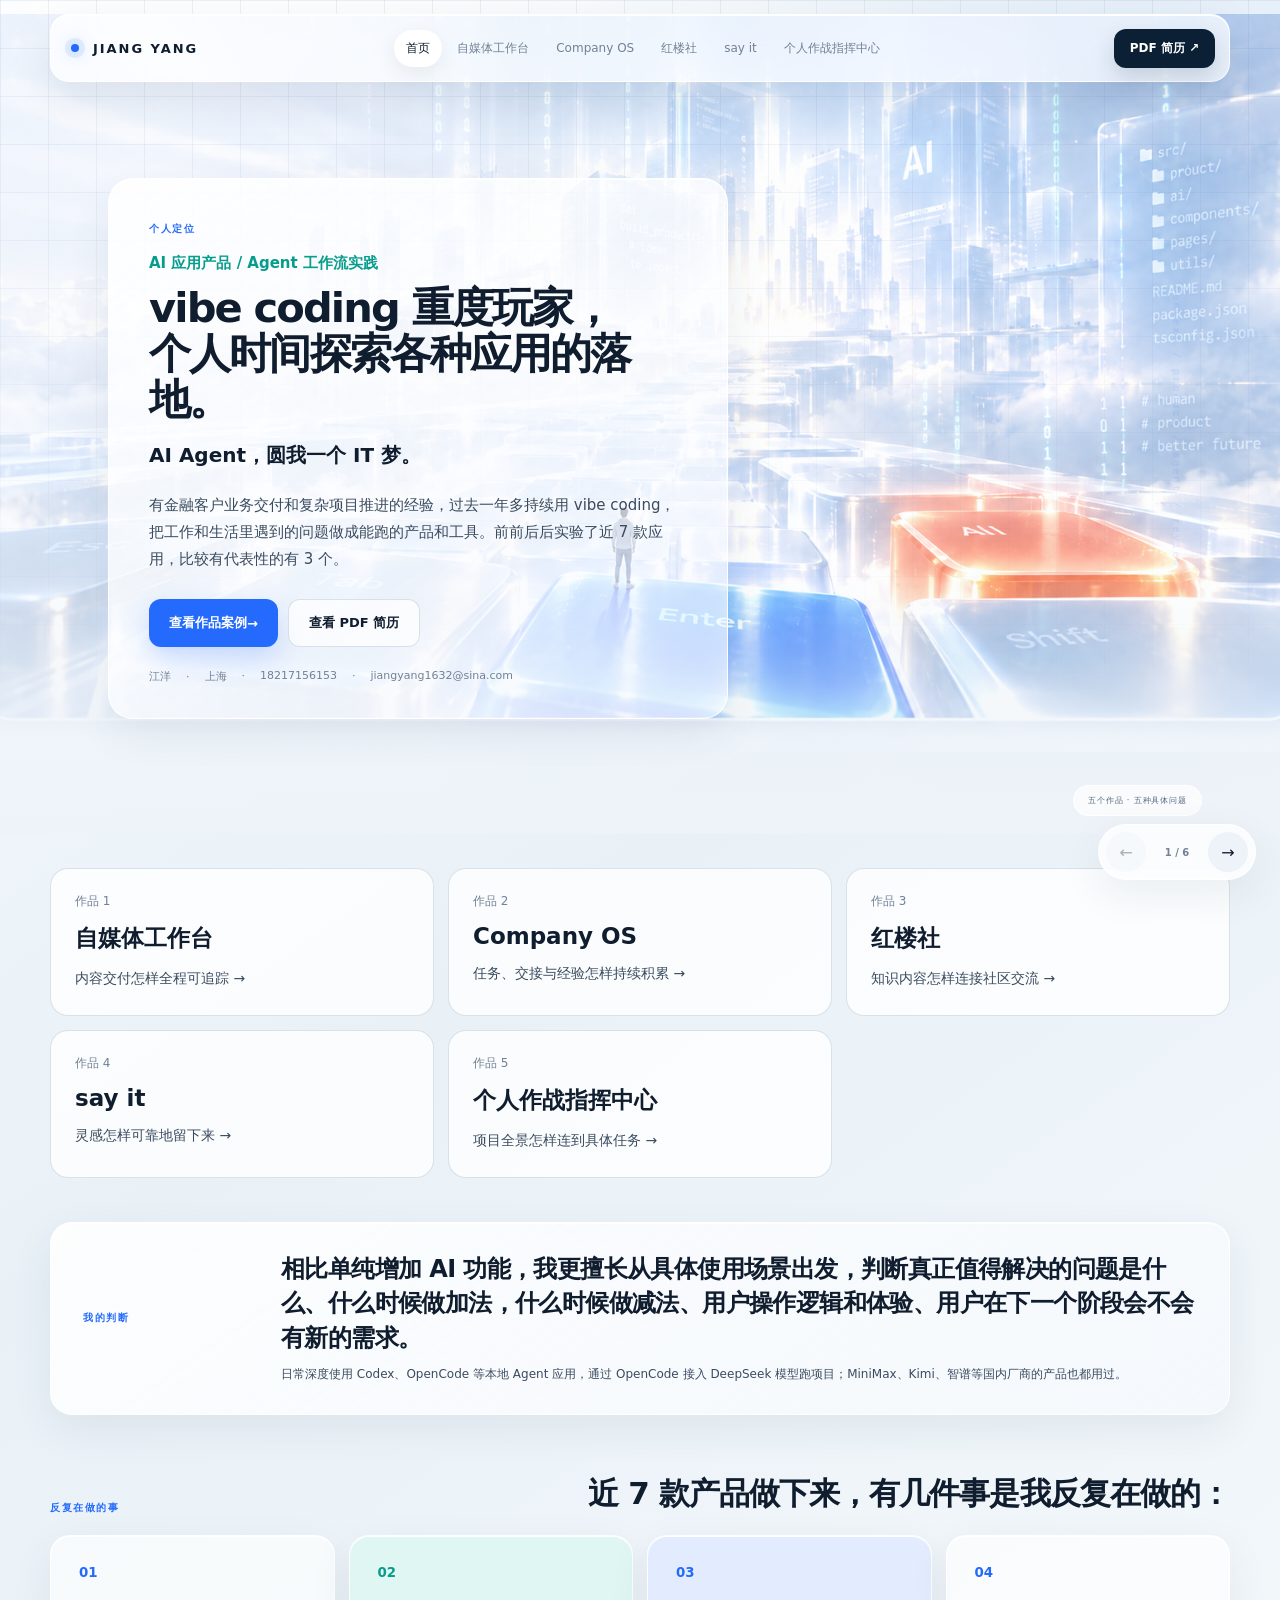
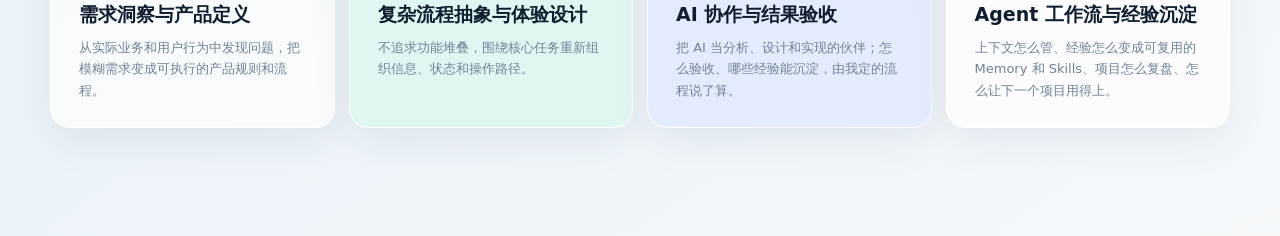
==== commit 7b2f5669: "Publish revised portfolio cases, demo video and clean PDF resume" ====
--- a/index.html
+++ b/index.html
@@ -6,9 +6,10 @@
   <meta name="description" content="江洋｜AI应用产品与Agent工作流实践作品集">
   <title>江洋｜AI 应用产品实践</title>
   <link rel="icon" href="data:image/svg+xml,%3Csvg xmlns='http://www.w3.org/2000/svg' viewBox='0 0 64 64'%3E%3Ccircle cx='32' cy='32' r='24' fill='%2313a88b'/%3E%3C/svg%3E">
-  <link rel="stylesheet" href="style.css">
-  <script src="data.js" defer></script>
-  <script src="app.js" defer></script>
+  <link rel="stylesheet" href="style.css?v=media-4">
+  <script src="data.js?v=media-4" defer></script>
+  <script src="manuscript.js?v=media-4" defer></script>
+  <script src="app.js?v=media-4" defer></script>
 </head>
 <body>
   <a class="skip" href="#view">跳到主要内容</a>
@@ -24,7 +25,8 @@
       <a href="#workflow">自媒体工作台</a>
       <a href="#company">Company OS</a>
       <a href="#honglou">红楼社</a>
-      <a href="#method">其他实践</a>
+      <a href="#sayit">say it</a>
+      <a href="#radar">个人作战指挥中心</a>
     </nav>
     <a class="pdf-link" href="assets/resume.pdf" target="_blank">PDF 简历 ↗</a>
   </header>
--- a/style.css
+++ b/style.css
@@ -371,3 +371,13 @@
 @media (prefers-reduced-motion: reduce) {
   * { scroll-behavior: auto !important; animation: none !important; transition: none !important; }
 }
+
+/* Manuscript v2: continuous case reading */
+.work-index{display:grid;grid-template-columns:repeat(3,minmax(0,1fr));gap:14px;margin:30px 0 44px}.work-index a{display:flex;flex-direction:column;gap:13px;background:var(--paper);border:1px solid var(--border);border-radius:18px;padding:24px;text-decoration:none;color:var(--ink)}.work-index a:hover{border-color:var(--blue);transform:translateY(-2px)}.work-index span{font-size:12px;color:var(--muted)}.work-index strong{font-size:23px}.work-index small{font-size:14px;color:var(--body);line-height:1.7}.narrative-case{max-width:1280px;margin:auto;padding:40px 36px 80px}.narrative-heading{position:relative;padding:8px 0 40px;border-bottom:1px solid var(--border)}.back-home{font-size:14px;color:var(--muted);text-decoration:none}.narrative-heading h1{font-size:clamp(36px,4.5vw,64px);letter-spacing:-.05em;line-height:1.2;margin:28px 0 16px}.narrative-heading>p{font-size:20px;color:var(--body);margin:0;line-height:1.7}.narrative-heading .case-live{display:inline-flex;margin-top:24px}.reading-layout{display:grid;grid-template-columns:200px minmax(0,1fr);gap:64px;align-items:start}.chapter-nav{position:sticky;top:110px;padding-top:40px}.chapter-nav>span{display:block;font-size:12px;color:var(--muted);margin:0 0 18px 12px}.chapter-nav nav{display:flex;flex-direction:column;gap:6px}.chapter-nav a{display:flex;align-items:center;gap:14px;padding:13px 12px;text-decoration:none;color:var(--body);font-size:15px;border-radius:10px}.chapter-nav small{font-family:monospace;font-size:12px;color:var(--muted)}.chapter-nav a:hover,.chapter-nav a[aria-current]{background:var(--blue-soft);color:var(--blue)}.story-section{padding:42px 0 46px;border-bottom:1px solid var(--border);scroll-margin-top:110px}.story-section>header{display:flex;gap:15px;align-items:center;margin-bottom:28px}.story-section>header>span{font-family:monospace;color:var(--teal);font-size:14px}.story-section h2{font-size:26px;line-height:1.4;margin:0}.section-content{max-width:820px}.section-content h3{font-size:21px;line-height:1.65;margin:30px 0 10px;color:var(--ink);font-weight:650}.section-content h3:first-child{margin-top:0}.section-content p{font-size:17px;line-height:1.95;color:var(--body);margin:0 0 18px}.section-content p:last-child{margin-bottom:0}.section-1 .section-content>h3:first-child{font-size:25px;color:var(--blue)}.module-list{list-style:none;margin:0;padding:0;border-top:1px solid var(--border)}.module-list li{display:grid;grid-template-columns:140px minmax(0,1fr);gap:24px;padding:20px 0;border-bottom:1px solid var(--border)}.module-list li>strong{font-size:17px;line-height:1.95}.module-list li>p{margin:0;font-size:16px}.operation-steps{counter-reset:operation;list-style:none;padding:4px 0 0;margin:16px 0}.operation-steps li{position:relative;border-left:2px solid #b7d7e3;margin-left:15px;padding:0 0 28px 32px;counter-increment:operation}.operation-steps li:before{content:counter(operation);position:absolute;left:-16px;top:0;background:#e4f2f4;color:#087e79;border:1px solid #b7d7e3;border-radius:50%;width:30px;height:30px;display:grid;place-items:center;font:14px monospace}.operation-steps li:last-child{padding-bottom:0;border-color:transparent}.operation-steps strong{display:block;font-size:18px;line-height:1.7;margin-bottom:8px}.operation-steps p{font-size:16px}.section-3 .section-content{border-left:3px solid var(--teal);padding:4px 0 4px 24px}.section-4 .section-content{padding:24px 28px;background:var(--paper);border-radius:16px}.screenshots{margin-top:30px}.screenshots summary{cursor:pointer;padding:18px 20px;background:var(--blue-soft);border-radius:12px;font-weight:600;line-height:1.8}.screenshots summary span{font-size:12px;color:var(--muted);margin-left:16px;font-weight:400}.screenshots .evidence-gallery{grid-template-columns:1fr;margin-top:24px}.screenshots .product-shot{min-width:0}.screenshots .shot-frame img{max-height:560px;object-fit:contain}.next-case{display:flex;justify-content:flex-end;color:var(--blue);padding:30px 0;text-decoration:none;font-size:18px}.topbar .brand small{display:none}a:focus-visible,button:focus-visible,summary:focus-visible{outline:3px solid var(--blue);outline-offset:4px}
+@media(max-width:1100px){.reading-layout{grid-template-columns:170px minmax(0,1fr);gap:32px}.topbar{gap:14px}.topbar nav{gap:12px}.topbar nav a{font-size:12px}.brand strong{font-size:15px}}
+@media(max-width:760px){.narrative-case{padding:26px 20px 60px}.narrative-heading{padding-bottom:28px}.narrative-heading h1{font-size:36px;margin-top:22px}.narrative-heading>p{font-size:17px}.reading-layout{display:block}.chapter-nav{position:sticky;top:68px;z-index:8;margin:0 -20px;padding:12px 16px;background:rgba(237,243,248,.97);border-bottom:1px solid var(--border)}.chapter-nav>span{display:none}.chapter-nav nav{display:flex;flex-direction:row;overflow-x:auto;gap:4px}.chapter-nav a{white-space:nowrap;font-size:13px;padding:9px 10px;gap:6px;flex-shrink:0}.chapter-nav small{font-size:10px}.story-section{padding:30px 0;scroll-margin-top:145px}.story-section h2{font-size:23px}.story-section>header{margin-bottom:23px}.section-content h3{font-size:19px}.section-content p{font-size:16px;line-height:1.9}.section-1 .section-content>h3:first-child{font-size:22px}.module-list li{display:block;padding:18px 0}.module-list li>strong{display:block;margin-bottom:5px}.section-4 .section-content{padding:20px}.work-index{grid-template-columns:1fr}.work-index a{padding:22px}.screenshots summary span{display:block;margin:2px 0 0}.next-case{font-size:16px}.topbar nav a{font-size:15px}}
+@media(prefers-reduced-motion:reduce){html{scroll-behavior:auto}*,*::before,*::after{animation:none!important;transition:none!important}}
+.narrative-case{animation:none}.narrative-case::before{display:none}
+@media(max-width:760px){.narrative-case{width:100%}}
+
+.architecture-evidence,.demo-video{margin:30px 0 0}.architecture-evidence h3{font-size:21px}.architecture-evidence p{font-size:16px;line-height:1.8;color:var(--body)}.architecture-evidence iframe{display:block;width:100%;height:580px;border:1px solid var(--border);border-radius:12px;background:white;margin-top:20px}.demo-video figcaption{display:flex;flex-direction:column;gap:8px;margin-bottom:16px}.demo-video figcaption strong{font-size:21px}.demo-video figcaption span{color:var(--muted);font-size:14px}.demo-video video{display:block;width:min(100%,360px);max-height:70vh;background:#101d2e;border-radius:16px}.demo-video>a{display:inline-block;margin-top:14px;color:var(--blue);font-size:14px}@media(max-width:760px){.architecture-evidence iframe{height:430px}}
